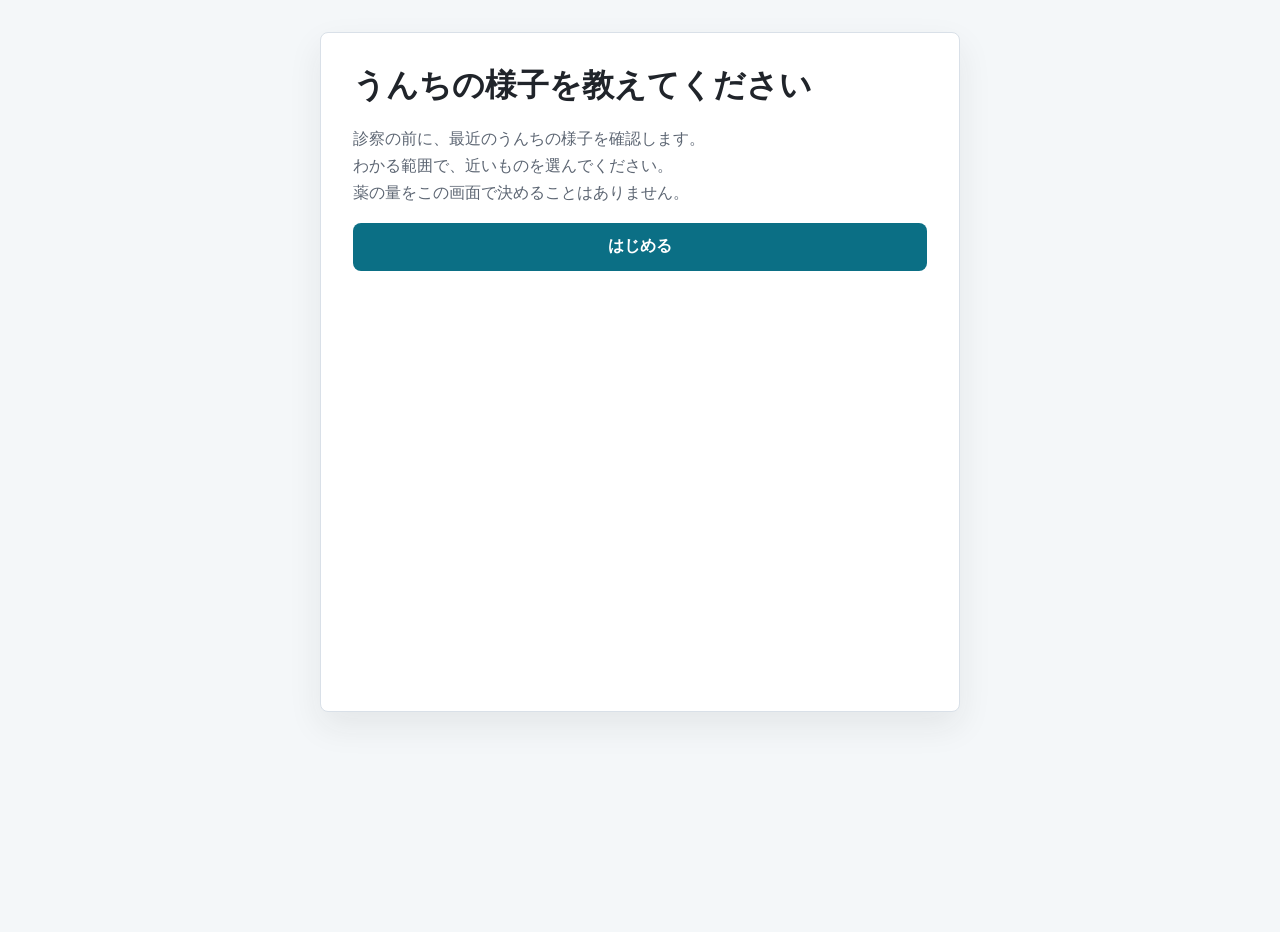
==== constipation-ai-mvp/index.html @ 4b93c6b9 "Add spreadsheet ID and web app URL files - Created a new file 'spredsheet ID.txt' containing the spr" ====
<!doctype html>
<html lang="ja">
  <head>
    <meta charset="utf-8" />
    <meta name="viewport" content="width=device-width, initial-scale=1" />
    <title>2-3歳便秘AI MVP</title>
    <link rel="stylesheet" href="./styles.css" />
  </head>
  <body>
    <main class="app-shell">
      <section class="panel" aria-live="polite">
        <div id="progress" class="progress" hidden>
          <div class="progress__meta">
            <span id="progressLabel">基本確認</span>
            <span id="progressCount">1 / 6</span>
          </div>
          <div class="progress__track"><div id="progressBar" class="progress__bar"></div></div>
        </div>

        <div id="screen"></div>

        <nav id="nav" class="nav" hidden>
          <button id="backButton" class="button button--secondary" type="button">戻る</button>
          <button id="nextButton" class="button" type="button">次へ</button>
        </nav>
      </section>

      <aside id="doctorPanel" class="doctor-panel" hidden>
        <div class="doctor-panel__header">
          <h2>診察支援ダッシュボード</h2>
          <div class="doctor-panel__actions">
            <button id="toggleDashboardModeButton" class="button button--secondary button--small" type="button" aria-pressed="false">簡略表示</button>
            <button id="copySummaryButton" class="button button--secondary button--small" type="button">サマリーコピー</button>
            <button id="copyFacilityShareButton" class="button button--secondary button--small" type="button">院内共有コピー</button>
            <button id="printPdfButton" class="button button--secondary button--small" type="button">PDF/印刷</button>
          </div>
        </div>
        <div id="summaryOutput" class="review-dashboard"></div>
        <div class="json-block">
          <div class="json-block__header">
            <span>送信JSON</span>
            <button id="copyJsonButton" class="button button--secondary button--small" type="button">JSONコピー</button>
          </div>
          <details class="json-details">
            <summary>開く</summary>
            <pre id="jsonOutput"></pre>
          </details>
        </div>
      </aside>
    </main>

    <script src="./src/questionnaire.js?v=20260503-2"></script>
    <script src="./src/app.js?v=20260503-2"></script>
  </body>
</html>
---- constipation-ai-mvp/styles.css ----
:root {
  color-scheme: light;
  --ink: #20242a;
  --muted: #5d6673;
  --line: #d9e0e8;
  --surface: #ffffff;
  --page: #f4f7f9;
  --accent: #0b6f85;
  --accent-strong: #07576b;
  --accent-soft: #e2f3f6;
  --warn: #a4491d;
  --warn-bg: #fff0e8;
  --focus: #f2b84b;
}

* {
  box-sizing: border-box;
}

[hidden] {
  display: none !important;
}

body {
  margin: 0;
  min-height: 100vh;
  color: var(--ink);
  background: var(--page);
  font-family: system-ui, -apple-system, BlinkMacSystemFont, "Segoe UI", sans-serif;
}

button,
textarea,
input {
  font: inherit;
}

.app-shell {
  display: grid;
  grid-template-columns: minmax(300px, 560px) minmax(320px, 1fr);
  gap: 24px;
  width: min(1180px, calc(100% - 32px));
  margin: 32px auto;
  align-items: start;
}

.app-shell--patient-only {
  grid-template-columns: minmax(300px, 640px);
  justify-content: center;
}

.panel,
.doctor-panel {
  background: var(--surface);
  border: 1px solid var(--line);
  border-radius: 8px;
  box-shadow: 0 14px 34px rgba(32, 36, 42, 0.08);
}

.panel {
  min-height: 680px;
  display: flex;
  flex-direction: column;
}

.doctor-panel {
  padding: 20px;
}

.doctor-panel__header {
  display: flex;
  align-items: flex-start;
  justify-content: space-between;
  flex-wrap: wrap;
  gap: 12px;
  margin-bottom: 14px;
}

.doctor-panel__header h2 {
  flex: 1 1 220px;
  min-width: 180px;
  margin-bottom: 0;
  line-height: 1.35;
}

.doctor-panel__actions {
  display: flex;
  align-items: stretch;
  justify-content: flex-end;
  flex: 1 1 420px;
  flex-wrap: wrap;
  gap: 8px;
  max-width: 100%;
}

h1,
h2,
h3,
p {
  margin-top: 0;
}

h1 {
  font-size: 2rem;
  line-height: 1.25;
  margin-bottom: 20px;
}

h2 {
  font-size: 1rem;
  margin-bottom: 12px;
}

h3 {
  font-size: 0.92rem;
  margin: 18px 0 8px;
}

.intro,
.question,
.finish {
  padding: 32px;
}

.intro {
  display: flex;
  flex: 1;
  flex-direction: column;
  justify-content: center;
}

.intro p,
.question__help,
.finish p {
  color: var(--muted);
  line-height: 1.7;
}

.progress {
  padding: 20px 24px 0;
}

.progress__meta {
  display: flex;
  justify-content: space-between;
  color: var(--muted);
  font-size: 0.92rem;
  margin-bottom: 10px;
}

.progress__track {
  height: 8px;
  overflow: hidden;
  background: #e8edf2;
  border-radius: 999px;
}

.progress__bar {
  height: 100%;
  width: 0;
  background: var(--accent);
  border-radius: inherit;
  transition: width 180ms ease;
}

.question__branch {
  margin: 0 0 16px;
  padding: 12px 14px;
  border-left: 4px solid var(--accent);
  background: var(--accent-soft);
  color: var(--accent-strong);
  line-height: 1.5;
}

.question__title {
  font-size: 1.5rem;
  line-height: 1.4;
  margin-bottom: 10px;
}

.question__help {
  margin-bottom: 22px;
}

.choices {
  display: grid;
  gap: 10px;
}

.choice {
  width: 100%;
  min-height: 56px;
  padding: 13px 16px;
  text-align: left;
  border: 2px solid var(--line);
  border-radius: 8px;
  background: #fff;
  color: var(--ink);
  cursor: pointer;
  line-height: 1.45;
}

.choice:hover {
  border-color: #8db9c4;
}

.choice.is-selected {
  border-color: var(--accent);
  background: var(--accent-soft);
}

.text-input {
  width: 100%;
  min-height: 120px;
  padding: 14px;
  resize: vertical;
  border: 2px solid var(--line);
  border-radius: 8px;
}

.text-input--compact {
  min-height: 84px;
}

.text-input:focus,
.diary-input:focus,
.choice:focus-visible,
.button:focus-visible,
.json-details summary:focus-visible {
  outline: 3px solid var(--focus);
  outline-offset: 2px;
}

.diary-link {
  margin-top: 24px;
  padding: 18px;
  border: 1px solid var(--line);
  border-radius: 8px;
  background: #fbfdfe;
}

.diary-link__header {
  margin-bottom: 14px;
}

.diary-link__header h2 {
  margin-bottom: 4px;
}

.diary-link__header p {
  margin-bottom: 0;
}

.diary-grid {
  display: grid;
  grid-template-columns: repeat(2, minmax(0, 1fr));
  gap: 10px;
}

.diary-field,
.diary-note {
  display: grid;
  gap: 6px;
  color: var(--muted);
  font-size: 0.86rem;
  font-weight: 700;
}

.diary-field {
  padding: 10px;
  border: 1px solid #e5ebf1;
  border-radius: 8px;
  background: #fff;
}

.diary-field__control {
  display: grid;
  grid-template-columns: minmax(0, 1fr) auto;
  align-items: center;
  gap: 8px;
}

.diary-input {
  width: 100%;
  min-height: 40px;
  padding: 8px 10px;
  border: 1px solid var(--line);
  border-radius: 8px;
  color: var(--ink);
  background: #fff;
}

.diary-note {
  margin-top: 12px;
}

.field-error {
  margin-top: 12px;
  color: #b3261e;
}

.nav {
  display: flex;
  justify-content: space-between;
  gap: 12px;
  margin-top: auto;
  padding: 20px 24px;
  border-top: 1px solid var(--line);
}

.button {
  min-height: 48px;
  padding: 0 22px;
  border: 0;
  border-radius: 8px;
  background: var(--accent);
  color: #fff;
  cursor: pointer;
  font-weight: 700;
}

.button:hover {
  background: var(--accent-strong);
}

.button:disabled {
  cursor: not-allowed;
  background: #b6c3ca;
}

.button--secondary {
  border: 1px solid var(--line);
  background: #fff;
  color: var(--ink);
}

.button--secondary:hover {
  background: #eef3f6;
}

.button--small {
  min-height: 36px;
  padding: 0 14px;
  font-size: 0.9rem;
}

.doctor-panel__header .button,
.json-block .button {
  flex: 0 1 auto;
  white-space: nowrap;
}

.notice {
  margin: 18px 0;
  padding: 14px 16px;
  border: 1px solid #f3bd99;
  border-radius: 8px;
  background: var(--warn-bg);
  color: var(--warn);
  line-height: 1.6;
  font-weight: 700;
}


.submit-status {
  margin: 22px 0;
  padding: 16px;
  border: 1px solid var(--line);
  border-radius: 8px;
  background: #fbfdfe;
}

.submit-status h2 {
  margin-bottom: 8px;
}

.submit-status p {
  margin-bottom: 12px;
}

.submit-status__text--pending {
  color: var(--muted);
}

.submit-status__text--success {
  color: #17683a;
  font-weight: 700;
}

.submit-status__text--error {
  color: #b3261e;
  font-weight: 700;
}

.patient-memo {
  margin: 22px 0;
  padding: 16px;
  border: 1px solid var(--line);
  border-radius: 8px;
  background: #fbfdfe;
}

.patient-memo__header {
  display: flex;
  align-items: center;
  justify-content: space-between;
  flex-wrap: wrap;
  gap: 10px;
  margin-bottom: 8px;
}

.patient-memo__header h2 {
  margin-bottom: 0;
}

.patient-memo__preview {
  max-height: 220px;
  margin-top: 12px;
  background: #fff;
}

pre {
  max-height: 48vh;
  overflow: auto;
  margin: 0;
  padding: 14px;
  white-space: pre-wrap;
  word-break: break-word;
  background: #f8fafb;
  border: 1px solid var(--line);
  border-radius: 8px;
  line-height: 1.55;
  font-family: ui-monospace, SFMono-Regular, Menlo, Consolas, monospace;
  font-size: 0.86rem;
}

.json-block {
  margin-top: 16px;
  border: 1px solid var(--line);
  border-radius: 8px;
  background: #fff;
}

.json-block__header {
  min-height: 44px;
  display: flex;
  align-items: center;
  justify-content: space-between;
  gap: 12px;
  padding: 12px 14px;
  color: var(--ink);
  font-size: 0.92rem;
  font-weight: 800;
}

.json-details {
  border-top: 1px solid var(--line);
}

.json-details summary {
  min-height: 44px;
  padding: 12px 14px;
  cursor: pointer;
  color: var(--ink);
  font-size: 0.92rem;
  font-weight: 800;
  list-style-position: outside;
}

.json-details pre {
  max-height: 36vh;
  border-width: 1px 0 0;
  border-radius: 0;
}

.review-dashboard {
  display: grid;
  gap: 12px;
}

.review-hero,
.review-section {
  border: 1px solid var(--line);
  border-radius: 8px;
  background: #fff;
}

.review-hero {
  padding: 16px;
  border-left-width: 6px;
}

.review-hero--alert {
  border-left-color: #b3261e;
  background: #fff6f4;
}

.review-hero--watch {
  border-left-color: var(--focus);
  background: #fffaf0;
}

.review-hero--stable {
  border-left-color: var(--accent);
  background: #f4fbfc;
}

.review-hero__label {
  margin: 0 0 4px;
  color: var(--muted);
  font-size: 0.82rem;
  font-weight: 800;
}

.review-hero h2 {
  margin: 0 0 6px;
  font-size: 1.25rem;
  line-height: 1.35;
}

.review-hero p:last-child,
.review-section p {
  margin: 0;
  color: var(--muted);
  line-height: 1.55;
}

.review-section {
  padding: 14px;
}

.review-section h3 {
  margin: 0 0 10px;
  color: var(--muted);
  font-size: 0.82rem;
  letter-spacing: 0;
}

.review-section--muted {
  background: #f8fafb;
}

.doctor-panel.is-compact .review-section--detail,
.doctor-panel.is-compact .json-block {
  display: none;
}

.review-grid {
  display: grid;
  grid-template-columns: repeat(3, minmax(0, 1fr));
  gap: 8px;
}

.review-grid + .review-grid {
  margin-top: 8px;
}

.review-grid--stool {
  grid-template-columns: repeat(5, minmax(0, 1fr));
}

.review-grid--compact {
  grid-template-columns: repeat(2, minmax(0, 1fr));
}

.review-grid--medicine {
  grid-template-columns: repeat(2, minmax(0, 1fr));
}

.review-grid--diary {
  grid-template-columns: repeat(3, minmax(0, 1fr));
}

.review-row {
  min-height: 72px;
  padding: 10px;
  border: 1px solid #e5ebf1;
  border-radius: 8px;
  background: #fbfdfe;
}

.review-row__label {
  display: block;
  margin-bottom: 5px;
  color: var(--muted);
  font-size: 0.78rem;
  line-height: 1.25;
}

.review-row__value {
  display: block;
  color: var(--ink);
  font-size: 0.95rem;
  line-height: 1.35;
  overflow-wrap: anywhere;
}

.review-list {
  margin: 0;
  padding-left: 20px;
  line-height: 1.55;
}

.review-list li + li {
  margin-top: 6px;
}

.weekly-summary {
  display: grid;
  gap: 6px;
  margin: 0 0 10px;
  padding: 0;
  list-style: none;
}

.weekly-summary li {
  padding: 8px 10px;
  border: 1px solid #e5ebf1;
  border-radius: 8px;
  background: #f8fafb;
  color: var(--ink);
  line-height: 1.45;
}

@media (max-width: 920px) {
  .app-shell {
    grid-template-columns: 1fr;
    gap: 16px;
    width: min(100%, 720px);
    margin: 0 auto;
    padding: 12px;
  }

  .panel,
  .doctor-panel {
    border-radius: 8px;
    box-shadow: 0 8px 22px rgba(32, 36, 42, 0.06);
  }

  .panel {
    min-height: calc(100dvh - 24px);
  }

  .doctor-panel {
    padding: 14px;
  }

  .doctor-panel__header {
    align-items: flex-start;
    margin-bottom: 12px;
  }

  .doctor-panel__actions {
    align-items: stretch;
    flex-wrap: wrap;
    justify-content: flex-end;
  }

  .intro,
  .question,
  .finish {
    padding: 24px;
  }

  h1 {
    font-size: 1.72rem;
  }

  .question__title {
    font-size: 1.35rem;
  }

  .choice {
    min-height: 52px;
  }

  .nav {
    padding: 14px 16px;
  }

  .nav .button {
    flex: 1 1 0;
  }

  .button--small {
    min-height: 40px;
    padding: 0 12px;
  }

  .review-dashboard {
    gap: 10px;
  }

  .review-hero {
    padding: 14px;
  }

  .review-hero h2 {
    font-size: 1.08rem;
  }

  .review-section {
    padding: 12px;
  }

  .review-grid,
  .review-grid--stool,
  .review-grid--compact,
  .review-grid--medicine,
  .review-grid--diary,
  .diary-grid {
    grid-template-columns: 1fr;
  }

  .review-row {
    min-height: auto;
  }

  .json-block__header {
    align-items: stretch;
    flex-direction: column;
  }

  .json-block__header .button {
    width: 100%;
  }
}

@media (max-width: 420px) {
  .app-shell {
    padding: 8px;
  }

  .panel,
  .doctor-panel {
    border-radius: 6px;
  }

  .intro,
  .question,
  .finish {
    padding: 20px;
  }

  h1 {
    font-size: 1.55rem;
  }

  .question__title {
    font-size: 1.25rem;
  }

  .doctor-panel__header {
    display: grid;
    gap: 10px;
  }

  .doctor-panel__actions {
    display: grid;
    grid-template-columns: 1fr;
  }

  .doctor-panel__header .button {
    width: 100%;
  }

  .review-list {
    padding-left: 18px;
  }
}

@media print {
  @page {
    size: A4;
    margin: 12mm;
  }

  body {
    min-height: auto;
    background: #fff;
    color: #000;
  }

  .app-shell {
    display: block;
    width: 100%;
    margin: 0;
  }

  .panel,
  .doctor-panel__actions,
  .json-block {
    display: none !important;
  }

  .doctor-panel {
    display: block !important;
    padding: 0;
    border: 0;
    border-radius: 0;
    box-shadow: none;
  }

  .doctor-panel__header {
    display: block;
    margin-bottom: 8mm;
  }

  .doctor-panel__header h2 {
    margin: 0;
    color: #000;
    font-size: 14pt;
  }

  .review-dashboard {
    display: block;
  }

  .review-hero,
  .review-section {
    page-break-inside: avoid;
    break-inside: avoid;
    margin-bottom: 5mm;
    border-color: #b8c0ca;
    background: #fff;
    box-shadow: none;
  }

  .review-hero {
    padding: 5mm;
    border-left-width: 4mm;
  }

  .review-section {
    padding: 4mm;
  }

  .review-hero h2 {
    font-size: 13pt;
  }

  .review-hero__label,
  .review-section h3 {
    color: #333;
  }

  .review-hero p:last-child,
  .review-section p,
  .review-list {
    color: #111;
  }

  .review-row {
    min-height: 0;
    border-color: #cfd6df;
    background: #fff;
  }

  .review-grid,
  .review-grid--stool {
    grid-template-columns: repeat(3, minmax(0, 1fr));
  }

  .review-grid--compact,
  .review-grid--medicine,
  .review-grid--diary {
    grid-template-columns: repeat(2, minmax(0, 1fr));
  }
}

.link-tool-shell {
  width: min(920px, calc(100% - 32px));
  margin: 32px auto;
}

.link-tool {
  padding: 28px;
}

.link-tool__header p,
.link-tool__message {
  color: var(--muted);
  line-height: 1.7;
}

.link-tool__grid {
  display: grid;
  grid-template-columns: repeat(2, minmax(0, 1fr));
  gap: 14px;
}

.link-field {
  display: grid;
  gap: 7px;
  color: var(--muted);
  font-weight: 700;
}

.link-field--wide {
  grid-column: 1 / -1;
}

.link-field input {
  width: 100%;
  min-height: 46px;
  padding: 10px 12px;
  border: 1px solid var(--line);
  border-radius: 8px;
  color: var(--ink);
  background: #fff;
}

.link-field__inline {
  display: grid;
  grid-template-columns: minmax(0, 1fr) auto;
  gap: 8px;
}

.link-tool__actions {
  display: flex;
  flex-wrap: wrap;
  gap: 10px;
  margin: 18px 0;
}

.link-output,
.qr-card {
  margin-top: 18px;
  padding: 16px;
  border: 1px solid var(--line);
  border-radius: 8px;
  background: #fbfdfe;
}

.qr-card {
  display: grid;
  grid-template-columns: minmax(0, 1fr) auto;
  gap: 18px;
  align-items: center;
}

.qr-card__label {
  margin-bottom: 6px;
  color: var(--muted);
  font-weight: 700;
}

.qr-card__code svg {
  display: block;
  width: 220px;
  height: 220px;
}

.qr-card__note {
  grid-column: 1 / -1;
  margin-bottom: 0;
  color: var(--muted);
}

@media (max-width: 700px) {
  .link-tool__grid,
  .qr-card {
    grid-template-columns: 1fr;
  }

  .qr-card__code svg {
    width: min(260px, 100%);
    height: auto;
  }
}

@media print {
  body {
    background: #fff;
  }

  body > *:not(.link-tool-shell),
  .link-tool__grid,
  .link-tool__actions,
  .link-output,
  .link-tool__message,
  .link-tool__header p {
    display: none !important;
  }

  .link-tool-shell {
    width: 100%;
    margin: 0;
  }

  .link-tool,
  .qr-card {
    border: 0;
    box-shadow: none;
  }

  .qr-card {
    display: grid !important;
  }
}
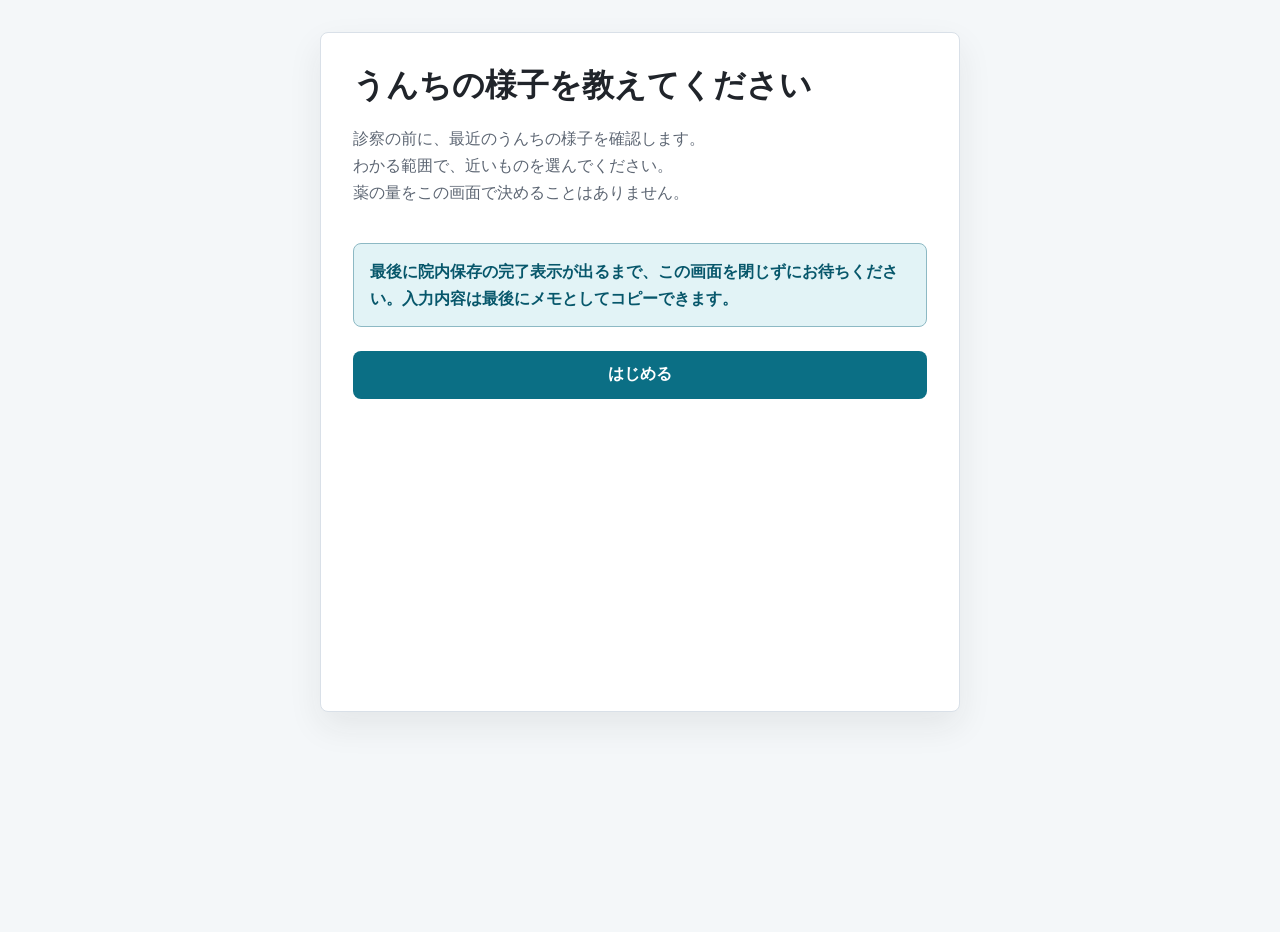
==== commit 605677b7: "chore: clean up empty code change sections in the changes log" ====
--- a/constipation-ai-mvp/index.html
+++ b/constipation-ai-mvp/index.html
@@ -50,6 +50,6 @@
     </main>
 
     <script src="./src/questionnaire.js?v=20260503-2"></script>
-    <script src="./src/app.js?v=20260503-2"></script>
+    <script src="./src/app.js?v=20260504-2"></script>
   </body>
 </html>
--- a/constipation-ai-mvp/styles.css
+++ b/constipation-ai-mvp/styles.css
@@ -136,6 +136,16 @@
   line-height: 1.7;
 }
 
+.intro-save-note {
+  margin: 20px 0 24px;
+  padding: 14px 16px;
+  border: 1px solid #8db9c4;
+  border-radius: 8px;
+  background: var(--accent-soft);
+  color: var(--accent-strong) !important;
+  font-weight: 700;
+}
+
 .progress {
   padding: 20px 24px 0;
 }
@@ -370,6 +380,36 @@
   background: #fbfdfe;
 }
 
+.finish--submitted {
+  padding-bottom: 180px;
+}
+
+.submit-status--floating {
+  position: fixed;
+  right: max(16px, calc((100vw - 640px) / 2 + 16px));
+  bottom: 16px;
+  left: max(16px, calc((100vw - 640px) / 2 + 16px));
+  z-index: 20;
+  margin: 0;
+  border-width: 2px;
+  box-shadow: 0 14px 32px rgba(32, 36, 42, 0.18);
+}
+
+.submit-status--pending {
+  border-color: #d6a740;
+  background: #fff7df;
+}
+
+.submit-status--success {
+  border-color: #69a87d;
+  background: #eaf7ee;
+}
+
+.submit-status--error {
+  border-color: #d8a1a1;
+  background: #fdecec;
+}
+
 .submit-status h2 {
   margin-bottom: 8px;
 }
@@ -378,8 +418,13 @@
   margin-bottom: 12px;
 }
 
+.submit-status__help {
+  font-size: 0.92rem;
+}
+
 .submit-status__text--pending {
-  color: var(--muted);
+  color: #7a4d00;
+  font-weight: 800;
 }
 
 .submit-status__text--success {
@@ -662,6 +707,16 @@
     padding: 24px;
   }
 
+  .finish--submitted {
+    padding-bottom: 190px;
+  }
+
+  .submit-status--floating {
+    right: 18px;
+    bottom: calc(18px + env(safe-area-inset-bottom));
+    left: 18px;
+  }
+
   h1 {
     font-size: 1.72rem;
   }
@@ -740,6 +795,15 @@
   .question,
   .finish {
     padding: 20px;
+  }
+
+  .finish--submitted {
+    padding-bottom: 210px;
+  }
+
+  .submit-status--floating {
+    right: 12px;
+    left: 12px;
   }
 
   h1 {
@@ -916,6 +980,30 @@
   gap: 8px;
 }
 
+.link-advanced {
+  margin-top: 16px;
+  padding: 14px 16px;
+  border: 1px solid var(--line);
+  border-radius: 8px;
+  background: #fbfdfe;
+}
+
+.link-advanced summary {
+  color: var(--accent-strong);
+  font-weight: 800;
+  cursor: pointer;
+}
+
+.link-advanced .link-field {
+  margin-top: 14px;
+}
+
+.link-advanced p {
+  margin: 10px 0 0;
+  color: var(--muted);
+  line-height: 1.6;
+}
+
 .link-tool__actions {
   display: flex;
   flex-wrap: wrap;
@@ -932,6 +1020,17 @@
   background: #fbfdfe;
 }
 
+.link-output a {
+  color: var(--accent-strong);
+  font-weight: 800;
+}
+
+.link-output a.is-disabled {
+  color: var(--muted);
+  pointer-events: none;
+  text-decoration: none;
+}
+
 .qr-card {
   display: grid;
   grid-template-columns: minmax(0, 1fr) auto;
@@ -976,6 +1075,7 @@
 
   body > *:not(.link-tool-shell),
   .link-tool__grid,
+  .link-advanced,
   .link-tool__actions,
   .link-output,
   .link-tool__message,
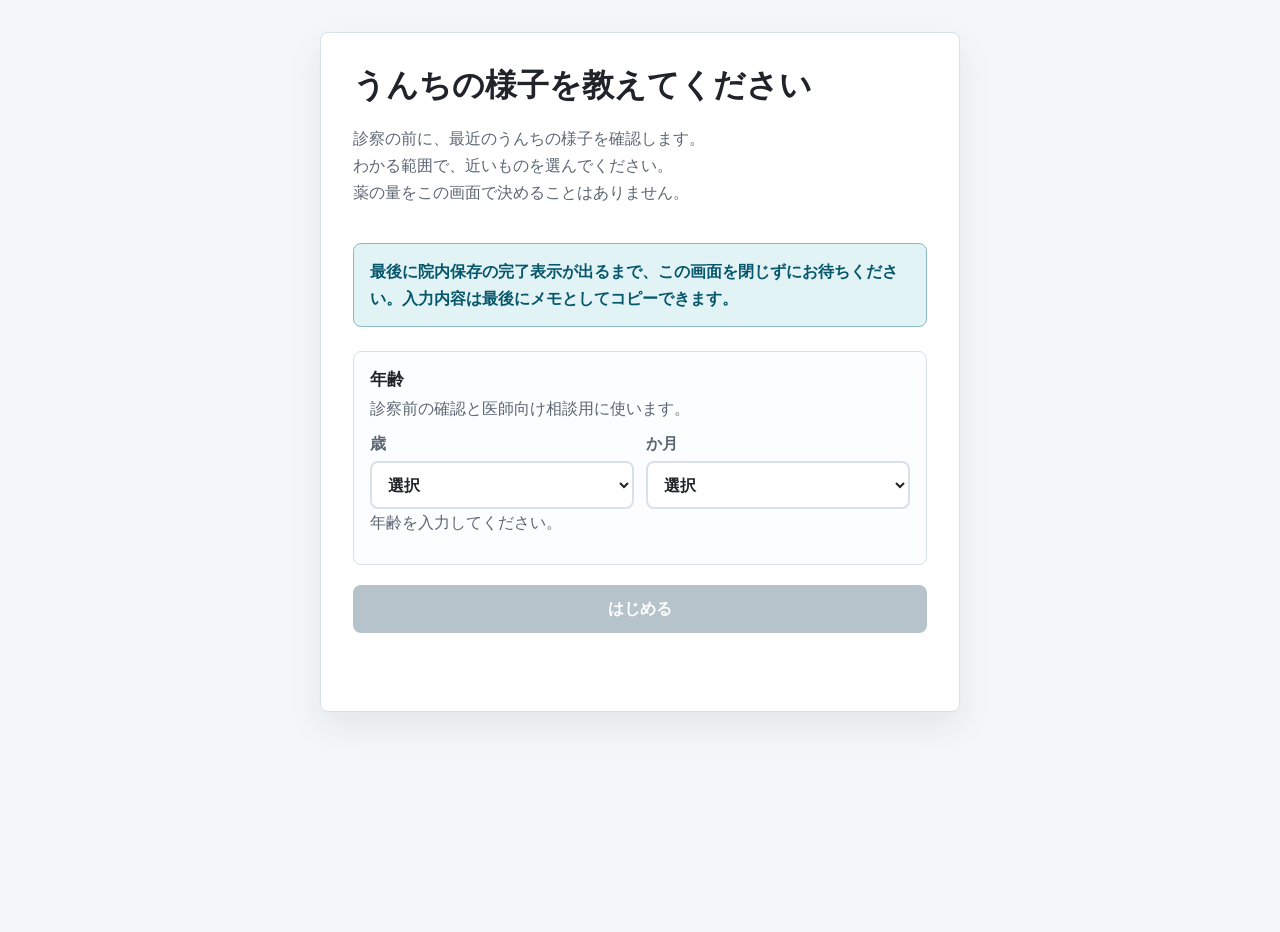
==== commit 48b4c638: "年齢入力機能を追加し、患者情報に年齢を保存・表示するように変更" ====
--- a/constipation-ai-mvp/index.html
+++ b/constipation-ai-mvp/index.html
@@ -49,7 +49,7 @@
       </aside>
     </main>
 
-    <script src="./src/questionnaire.js?v=20260503-2"></script>
-    <script src="./src/app.js?v=20260504-2"></script>
+    <script src="./src/questionnaire.js?v=20260505-1"></script>
+    <script src="./src/app.js?v=20260505-1"></script>
   </body>
 </html>
--- a/constipation-ai-mvp/styles.css
+++ b/constipation-ai-mvp/styles.css
@@ -146,6 +146,48 @@
   font-weight: 700;
 }
 
+.age-entry {
+  margin: 0 0 20px;
+  padding: 16px;
+  border: 1px solid var(--line);
+  border-radius: 8px;
+  background: #fbfdfe;
+}
+
+.age-entry h2 {
+  margin: 0 0 4px;
+  font-size: 1.05rem;
+}
+
+.age-entry p {
+  margin: 0 0 12px;
+}
+
+.age-entry__grid {
+  display: grid;
+  grid-template-columns: repeat(2, minmax(0, 1fr));
+  gap: 12px;
+}
+
+.age-entry label {
+  display: grid;
+  gap: 6px;
+  color: var(--muted);
+  font-weight: 800;
+}
+
+.select-input {
+  width: 100%;
+  min-height: 48px;
+  padding: 10px 12px;
+  border: 2px solid var(--line);
+  border-radius: 8px;
+  background: #fff;
+  color: var(--ink);
+  font: inherit;
+  font-weight: 800;
+}
+
 .progress {
   padding: 20px 24px 0;
 }
@@ -233,6 +275,7 @@
 }
 
 .text-input:focus,
+.select-input:focus,
 .diary-input:focus,
 .choice:focus-visible,
 .button:focus-visible,
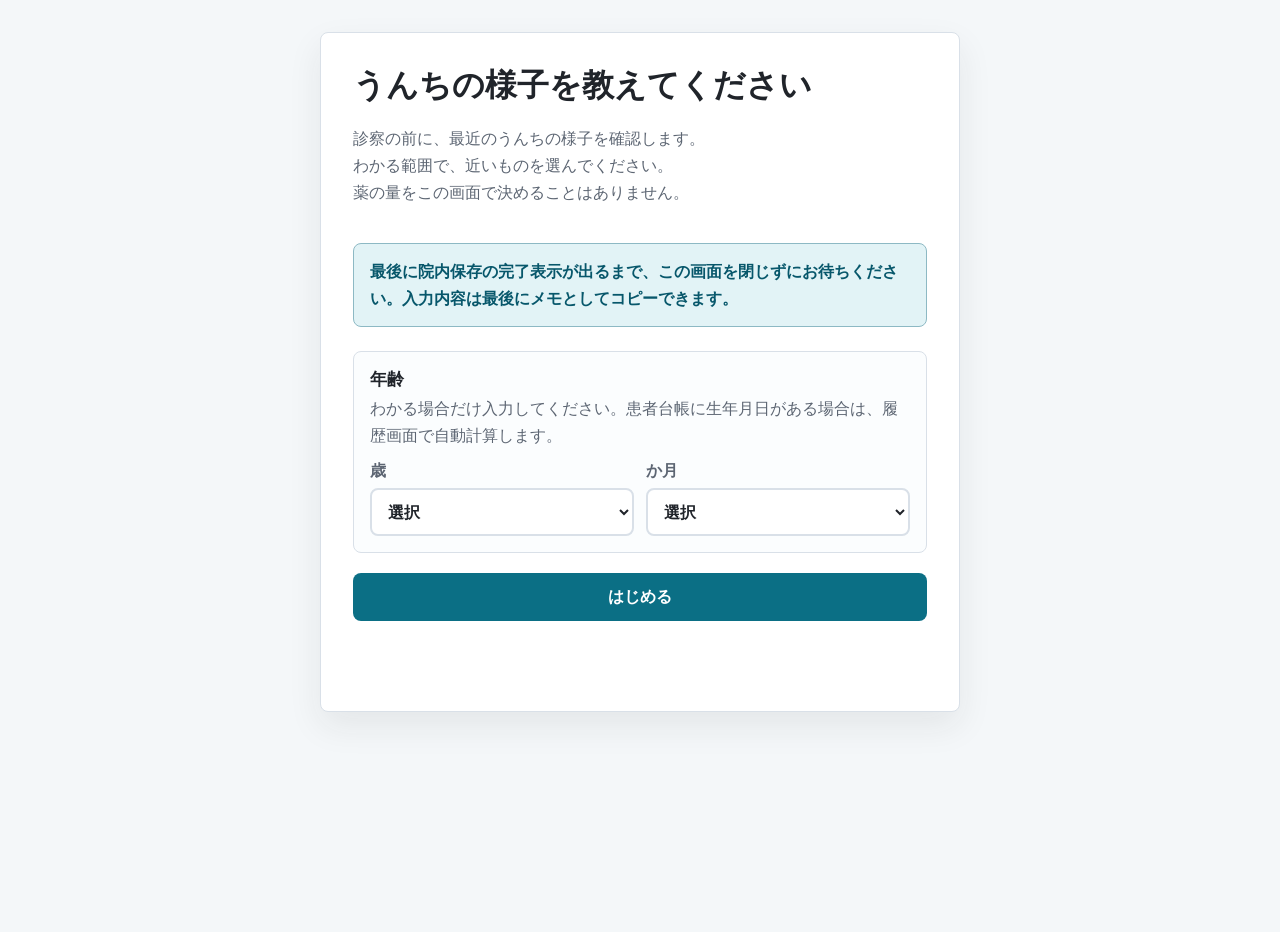
==== commit 6e1a8499: "年齢入力機能を改善し、生年月日から自動計算する機能を追加。患者IDの先頭ゼロを考慮した照合を実装。関連ドキュメントを更新。" ====
--- a/constipation-ai-mvp/index.html
+++ b/constipation-ai-mvp/index.html
@@ -50,6 +50,6 @@
     </main>
 
     <script src="./src/questionnaire.js?v=20260505-1"></script>
-    <script src="./src/app.js?v=20260505-1"></script>
+    <script src="./src/app.js?v=20260505-2"></script>
   </body>
 </html>
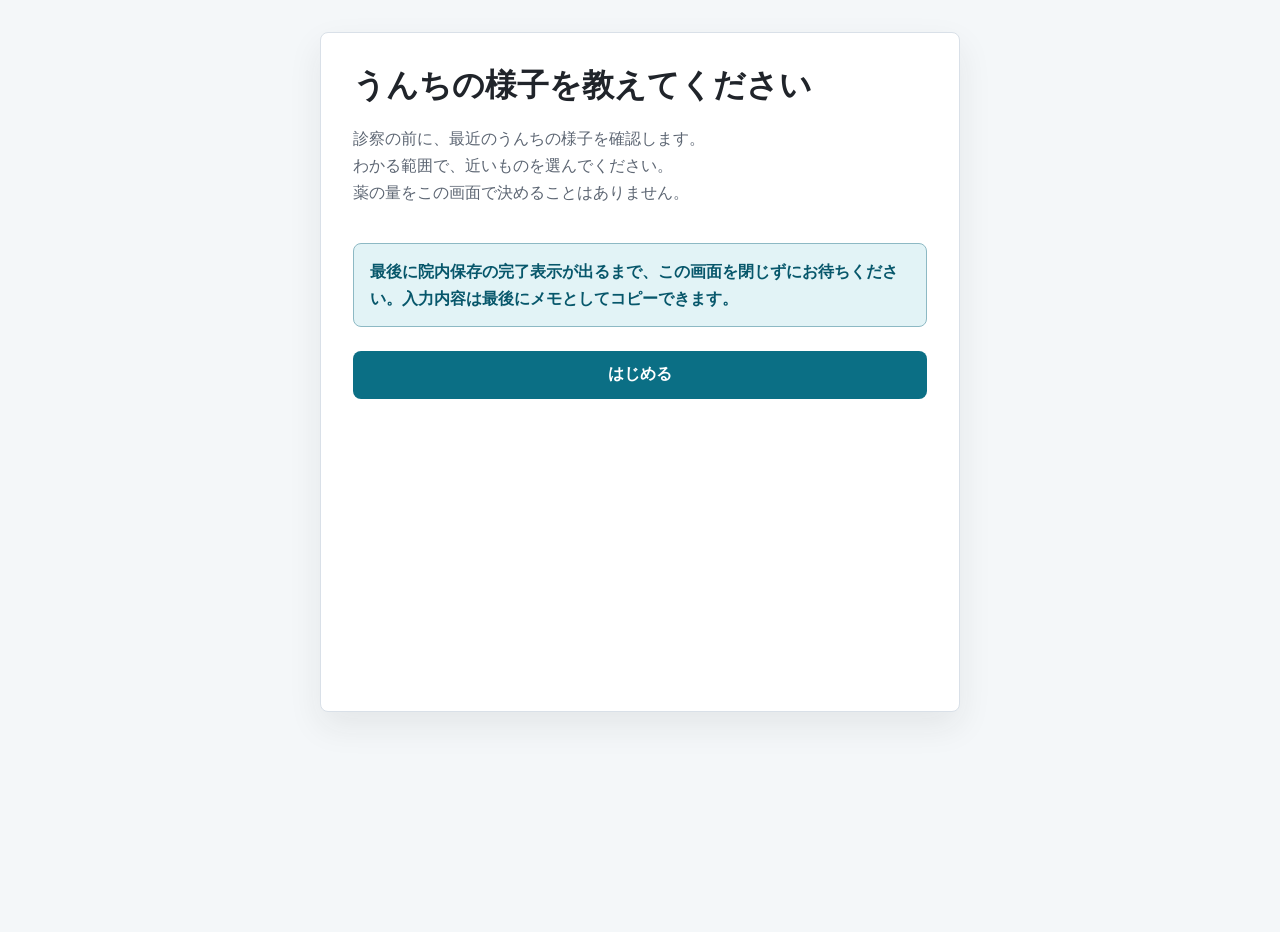
==== commit c17509a7: "年齢入力機能を削除し、患者の生年月日から年齢を自動計算するように変更。関連するスタイルとスクリプトを整理。" ====
--- a/constipation-ai-mvp/index.html
+++ b/constipation-ai-mvp/index.html
@@ -50,6 +50,6 @@
     </main>
 
     <script src="./src/questionnaire.js?v=20260505-1"></script>
-    <script src="./src/app.js?v=20260505-2"></script>
+    <script src="./src/app.js?v=20260505-3"></script>
   </body>
 </html>
--- a/constipation-ai-mvp/styles.css
+++ b/constipation-ai-mvp/styles.css
@@ -146,48 +146,6 @@
   font-weight: 700;
 }
 
-.age-entry {
-  margin: 0 0 20px;
-  padding: 16px;
-  border: 1px solid var(--line);
-  border-radius: 8px;
-  background: #fbfdfe;
-}
-
-.age-entry h2 {
-  margin: 0 0 4px;
-  font-size: 1.05rem;
-}
-
-.age-entry p {
-  margin: 0 0 12px;
-}
-
-.age-entry__grid {
-  display: grid;
-  grid-template-columns: repeat(2, minmax(0, 1fr));
-  gap: 12px;
-}
-
-.age-entry label {
-  display: grid;
-  gap: 6px;
-  color: var(--muted);
-  font-weight: 800;
-}
-
-.select-input {
-  width: 100%;
-  min-height: 48px;
-  padding: 10px 12px;
-  border: 2px solid var(--line);
-  border-radius: 8px;
-  background: #fff;
-  color: var(--ink);
-  font: inherit;
-  font-weight: 800;
-}
-
 .progress {
   padding: 20px 24px 0;
 }
@@ -275,7 +233,6 @@
 }
 
 .text-input:focus,
-.select-input:focus,
 .diary-input:focus,
 .choice:focus-visible,
 .button:focus-visible,
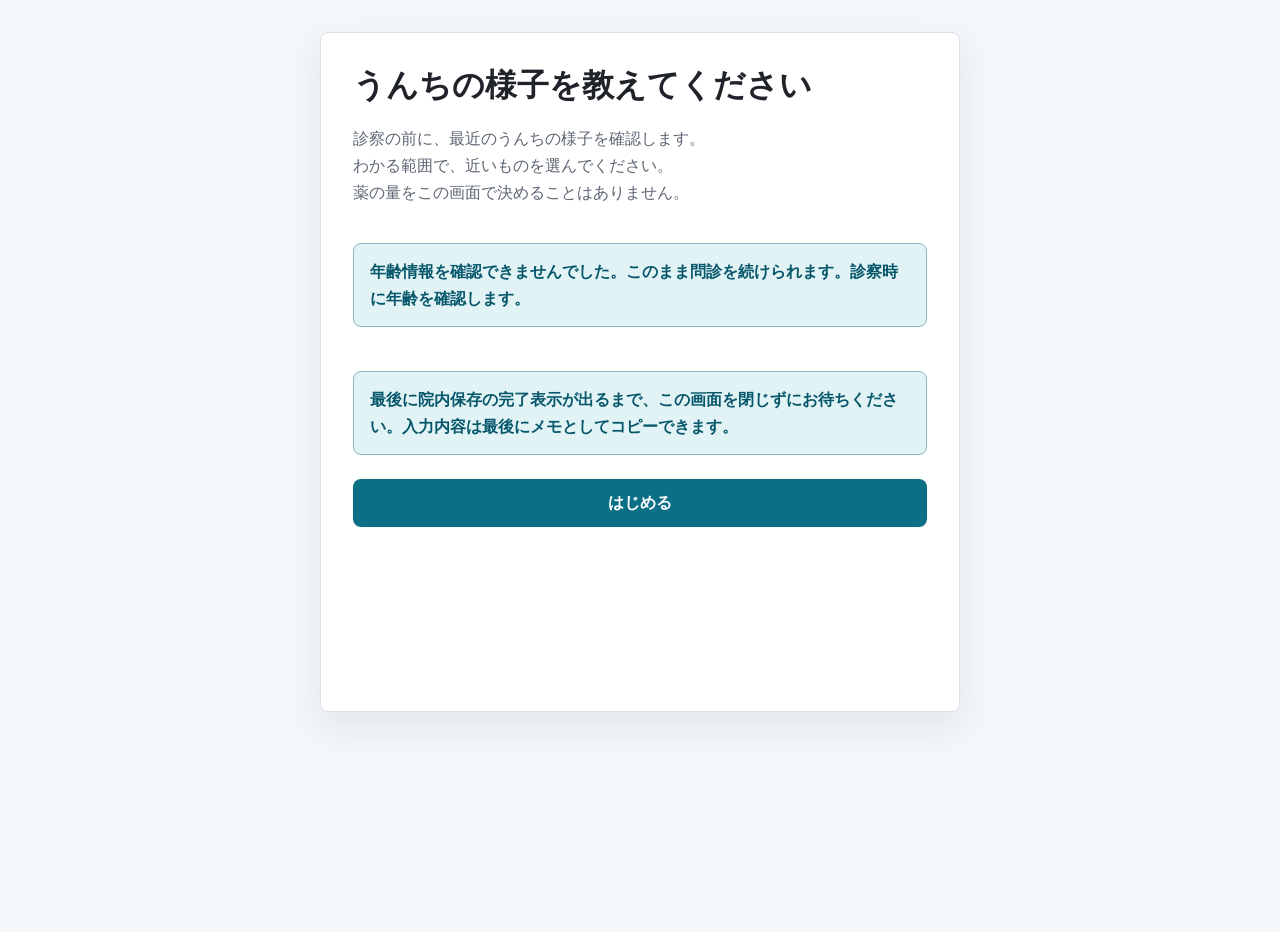
==== commit 19fa11ac: "Add age profile handling for infant and child questionnaires - Implemented tests for infant and chil" ====
--- a/constipation-ai-mvp/index.html
+++ b/constipation-ai-mvp/index.html
@@ -49,7 +49,7 @@
       </aside>
     </main>
 
-    <script src="./src/questionnaire.js?v=20260505-1"></script>
-    <script src="./src/app.js?v=20260505-3"></script>
+    <script src="./src/questionnaire.js?v=20260506-2"></script>
+    <script src="./src/app.js?v=20260506-2"></script>
   </body>
 </html>
